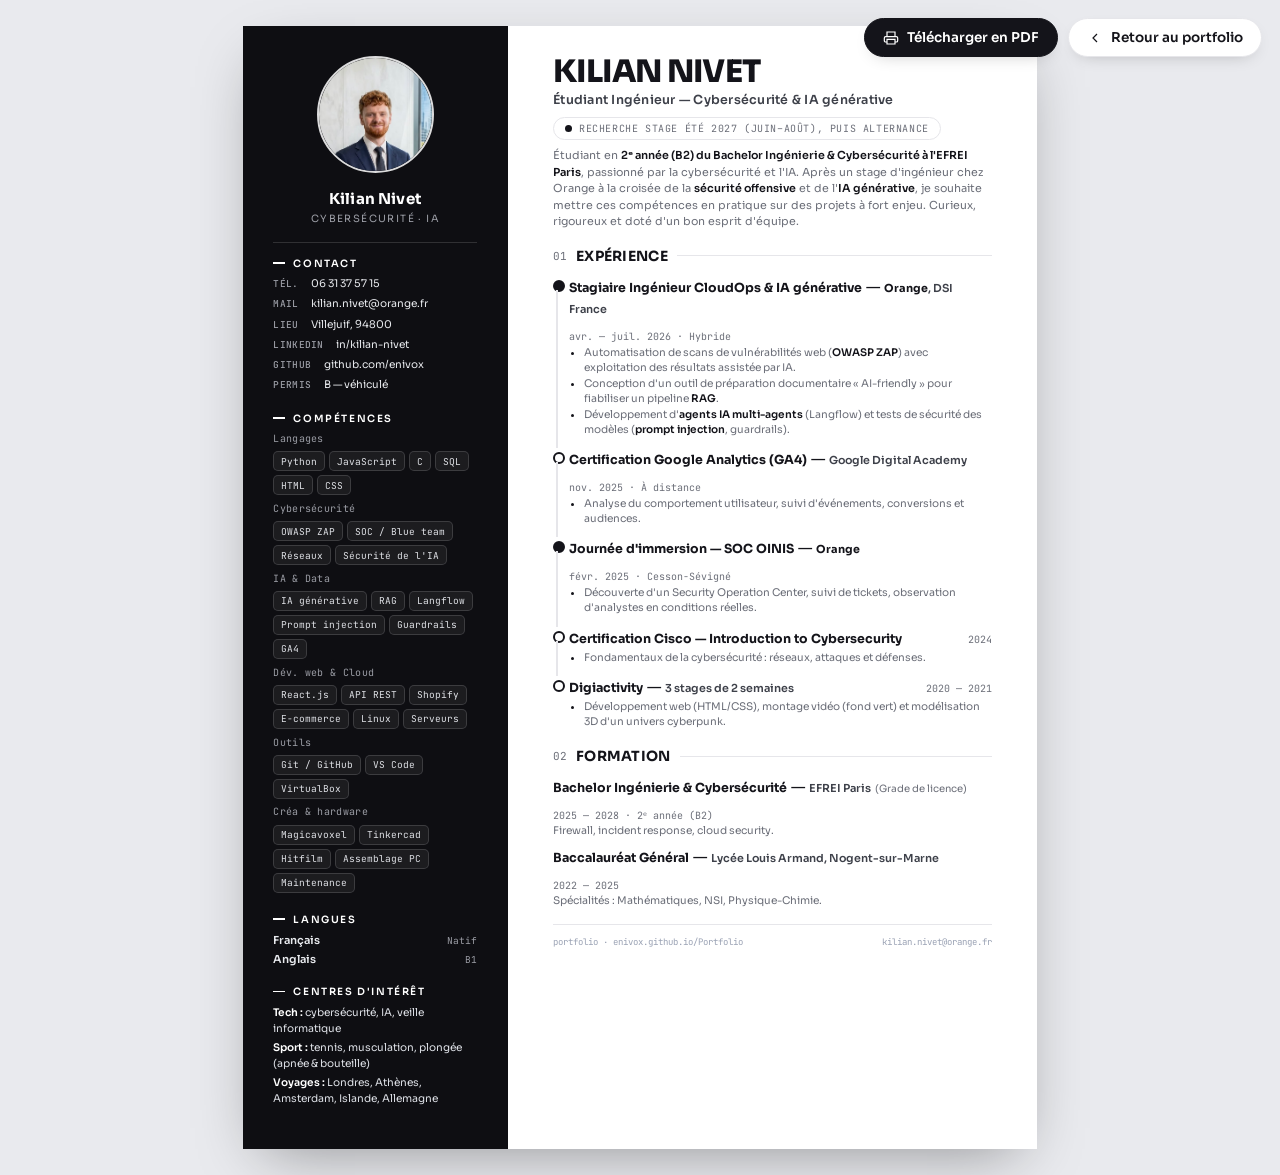
==== cv.html @ 3d5fa8a2 "Corrige anglais B1 (au lieu de B2) et ajoute l'Allemagne aux voyages (CV) Co-Authored-By: Claude Opu" ====
<!DOCTYPE html>
<html lang="fr">
<head>
<meta charset="UTF-8" />
<meta name="viewport" content="width=device-width, initial-scale=1.0" />
<title>CV — Kilian Nivet</title>
<link href="https://fonts.googleapis.com/css2?family=Sora:wght@300;400;500;600;700;800&family=JetBrains+Mono:wght@400;500&display=swap" rel="stylesheet">
<style>
  :root{
    --sidebar:#0E0E12;
    --sb-text:#ECEDF1;
    --sb-muted:#9B9DA5;
    --sb-line:rgba(255,255,255,.14);
    --ink:#14141A;
    --muted:#6C6F79;
    --org:#3E414A;
    --line:#E6E6EA;
  }
  *{box-sizing:border-box;margin:0;padding:0}
  html,body{background:#e9eaee;font-family:"Sora",system-ui,sans-serif;color:var(--ink)}
  .mono{font-family:"JetBrains Mono",monospace}

  .toolbar{position:fixed;top:18px;right:18px;z-index:50;display:flex;gap:10px}
  .toolbar button,.toolbar a{font-family:"Sora",sans-serif;font-size:13.5px;font-weight:600;cursor:pointer;border-radius:999px;padding:10px 18px;border:1px solid var(--line);background:#fff;color:var(--ink);display:inline-flex;align-items:center;gap:8px;text-decoration:none;box-shadow:0 6px 18px -10px rgba(0,0,0,.3);transition:.2s}
  .toolbar .primary{background:var(--ink);color:#fff;border-color:var(--ink)}
  .toolbar button:hover,.toolbar a:hover{transform:translateY(-1px)}
  .toolbar svg{width:16px;height:16px}

  .page{width:210mm;min-height:297mm;margin:26px auto;background:#fff;display:grid;grid-template-columns:70mm 1fr;box-shadow:0 20px 60px -20px rgba(0,0,0,.4);overflow:hidden}

  /* Sidebar */
  .side{background:var(--sidebar);color:#fff;padding:0 0 12mm}
  .side-top{padding:10mm 7mm 6mm;text-align:center;position:relative}
  .side-top::after{content:"";position:absolute;left:8mm;right:8mm;bottom:0;height:1px;background:var(--sb-line)}
  .avatar{width:34mm;height:34mm;border-radius:50%;object-fit:cover;border:2px solid rgba(255,255,255,.85);margin:0 auto;display:block}
  .side .name-mini{margin-top:4mm;font-weight:700;font-size:15px;letter-spacing:.01em}
  .side .role-mini{color:var(--sb-muted);font-size:10px;letter-spacing:.14em;text-transform:uppercase;margin-top:4px}

  .side-sec{padding:5mm 8mm 0}
  .side-h{font-size:10px;letter-spacing:.16em;color:#fff;text-transform:uppercase;font-weight:600;margin-bottom:3mm;display:flex;align-items:center;gap:8px}
  .side-h::before{content:"";width:12px;height:1.5px;background:#fff;display:inline-block}

  .contact-line{font-size:10.5px;color:#E7E9ED;margin-bottom:2.5mm;line-height:1.35;word-break:break-word}
  .contact-line b{color:var(--sb-muted);font-weight:500;font-family:"JetBrains Mono",monospace;font-size:9.5px;letter-spacing:.03em}
  .contact-line a{color:#E7E9ED;text-decoration:none}

  .skill-block{margin-bottom:2.8mm}
  .skill-block .lab{font-size:10px;color:var(--sb-muted);font-family:"JetBrains Mono",monospace;margin-bottom:1.6mm;letter-spacing:.03em}
  .tags{display:flex;flex-wrap:wrap;gap:4px}
  .tag{font-size:9.5px;background:rgba(255,255,255,.06);border:1px solid var(--sb-line);color:#DFE1E6;padding:2.5px 7px;border-radius:5px;font-family:"JetBrains Mono",monospace}

  .lang-row{display:flex;justify-content:space-between;align-items:center;font-size:11px;margin-bottom:2mm;color:#E7E9ED}
  .lang-row b{font-weight:600}
  .lang-row .lvl{font-family:"JetBrains Mono",monospace;font-size:9.5px;color:var(--sb-muted)}

  .interest{font-size:10.5px;color:#DDE0E6;line-height:1.45;margin-bottom:1.6mm}
  .interest b{color:#fff;font-weight:600}

  /* Main */
  .main{padding:11mm 12mm 11mm}
  .name{font-size:34px;font-weight:800;letter-spacing:-.02em;line-height:1;color:var(--ink)}
  .headline{font-size:12.5px;color:var(--org);font-weight:600;margin-top:5px;letter-spacing:.02em}
  .avail{display:inline-flex;align-items:center;gap:7px;margin-top:9px;font-size:10px;font-family:"JetBrains Mono",monospace;color:var(--muted);border:1px solid var(--line);border-radius:999px;padding:4px 11px;text-transform:uppercase;letter-spacing:.06em}
  .avail i{width:7px;height:7px;border-radius:50%;background:var(--ink);display:inline-block;font-style:normal}
  .profile{margin-top:9px;font-size:11px;color:var(--muted);line-height:1.6;max-width:62ch}
  .profile b{color:var(--ink);font-weight:600}

  .sec{margin-top:6.5mm}
  .sec-h{display:flex;align-items:center;gap:9px;margin-bottom:4mm}
  .sec-h .t{font-size:14px;font-weight:700;color:var(--ink);letter-spacing:.02em;text-transform:uppercase}
  .sec-h .rule{flex:1;height:1px;background:var(--line)}
  .sec-h .no{font-family:"JetBrains Mono",monospace;font-size:11px;color:var(--muted)}

  .item{position:relative;padding-left:16px;margin-bottom:4.4mm}
  .item::before{content:"";position:absolute;left:0;top:4px;width:8px;height:8px;border-radius:50%;border:2px solid var(--ink);background:#fff}
  .item.filled::before{background:var(--ink)}
  .item::after{content:"";position:absolute;left:3px;top:14px;bottom:-4.4mm;width:1.5px;background:var(--line)}
  .item:last-child::after{display:none}
  .item-head{display:flex;justify-content:space-between;align-items:baseline;gap:12px;flex-wrap:wrap}
  .item-title{font-size:12.5px;font-weight:700;color:var(--ink)}
  .item-org{font-size:11px;color:var(--org);font-weight:600}
  .item-org .o{color:var(--ink);font-weight:700}
  .item-date{font-family:"JetBrains Mono",monospace;font-size:10px;color:var(--muted);white-space:nowrap}
  .item ul{margin-top:3px;padding-left:15px}
  .item ul li{font-size:10.5px;color:var(--muted);line-height:1.5;margin-bottom:1.5px}
  .item ul li::marker{color:var(--ink)}
  .item ul li b{color:var(--ink);font-weight:600}

  .edu-item{margin-bottom:3mm}
  .edu-item .item-head{margin-bottom:2px}
  .edu-item .desc{font-size:10.5px;color:var(--muted)}

  .foot-note{margin-top:6mm;padding-top:4mm;border-top:1px solid var(--line);font-family:"JetBrains Mono",monospace;font-size:9px;color:#9aa2b4;display:flex;justify-content:space-between}

  @media print{
    @page{size:A4;margin:0}
    html,body{background:#fff}
    .toolbar{display:none}
    .page{margin:0;box-shadow:none;width:210mm;min-height:auto;height:297mm;grid-template-columns:70mm 1fr;overflow:hidden}
    .side{height:297mm}
    *{-webkit-print-color-adjust:exact;print-color-adjust:exact}
  }
  @media screen and (max-width:820px){
    .toolbar{position:static;justify-content:center;padding:14px;flex-wrap:wrap}
    .page{width:100%;grid-template-columns:1fr;margin:0}
  }

  /* --- compactage pour tenir sur une seule page A4 --- */
  .main{padding:8mm 12mm}
  .name{font-size:31px}
  .profile{margin-top:7px;line-height:1.5}
  .sec{margin-top:4.5mm}
  .sec-h{margin-bottom:3mm}
  .item{margin-bottom:2.8mm}
  .item::after{bottom:-2.8mm}
  .item ul li{line-height:1.42;margin-bottom:1px}
  .edu-item{margin-bottom:2.2mm}
  .foot-note{margin-top:4.5mm;padding-top:3mm}
  /* barre latérale resserrée */
  .side-top{padding:8mm 7mm 5mm}
  .avatar{width:31mm;height:31mm}
  .side{padding-bottom:8mm}
  .side-sec{padding-top:3.5mm}
  .side-h{margin-bottom:2mm}
  .contact-line{margin-bottom:1.6mm}
  .skill-block{margin-bottom:1.8mm}
  .lang-row{margin-bottom:1.4mm}
  .interest{margin-bottom:1.2mm}
</style>
</head>
<body>

<div class="toolbar no-print">
  <button class="primary" onclick="window.print()">
    <svg viewBox="0 0 24 24" fill="none" stroke="currentColor" stroke-width="1.8"><path d="M6 9V3h12v6M6 18H4a2 2 0 01-2-2v-4a2 2 0 012-2h16a2 2 0 012 2v4a2 2 0 01-2 2h-2M6 14h12v7H6z"/></svg>
    Télécharger en PDF
  </button>
  <a href="index.html">
    <svg viewBox="0 0 24 24" fill="none" stroke="currentColor" stroke-width="1.8"><path d="M15 18l-6-6 6-6"/></svg>
    Retour au portfolio
  </a>
</div>

<div class="page">
  <aside class="side">
    <div class="side-top">
      <img class="avatar" src="PPCARRER.png" alt="Kilian Nivet">
      <div class="name-mini">Kilian Nivet</div>
      <div class="role-mini">Cybersécurité · IA</div>
    </div>

    <div class="side-sec">
      <div class="side-h">Contact</div>
      <div class="contact-line"><b>TÉL.&nbsp;&nbsp;</b>06 31 37 57 15</div>
      <div class="contact-line"><b>MAIL&nbsp;&nbsp;</b><a href="mailto:kilian.nivet@orange.fr">kilian.nivet@orange.fr</a></div>
      <div class="contact-line"><b>LIEU&nbsp;&nbsp;</b>Villejuif, 94800</div>
      <div class="contact-line"><b>LINKEDIN&nbsp;&nbsp;</b><a href="https://www.linkedin.com/in/kilian-nivet-889594388/">in/kilian-nivet</a></div>
      <div class="contact-line"><b>GITHUB&nbsp;&nbsp;</b><a href="https://github.com/enivox">github.com/enivox</a></div>
      <div class="contact-line"><b>PERMIS&nbsp;&nbsp;</b>B — véhiculé</div>
    </div>

    <div class="side-sec">
      <div class="side-h">Compétences</div>
      <div class="skill-block"><div class="lab">Langages</div><div class="tags"><span class="tag">Python</span><span class="tag">JavaScript</span><span class="tag">C</span><span class="tag">SQL</span><span class="tag">HTML</span><span class="tag">CSS</span></div></div>
      <div class="skill-block"><div class="lab">Cybersécurité</div><div class="tags"><span class="tag">OWASP ZAP</span><span class="tag">SOC / Blue team</span><span class="tag">Réseaux</span><span class="tag">Sécurité de l'IA</span></div></div>
      <div class="skill-block"><div class="lab">IA &amp; Data</div><div class="tags"><span class="tag">IA générative</span><span class="tag">RAG</span><span class="tag">Langflow</span><span class="tag">Prompt injection</span><span class="tag">Guardrails</span><span class="tag">GA4</span></div></div>
      <div class="skill-block"><div class="lab">Dév. web &amp; Cloud</div><div class="tags"><span class="tag">React.js</span><span class="tag">API REST</span><span class="tag">Shopify</span><span class="tag">E-commerce</span><span class="tag">Linux</span><span class="tag">Serveurs</span></div></div>
      <div class="skill-block"><div class="lab">Outils</div><div class="tags"><span class="tag">Git / GitHub</span><span class="tag">VS Code</span><span class="tag">VirtualBox</span></div></div>
      <div class="skill-block"><div class="lab">Créa &amp; hardware</div><div class="tags"><span class="tag">Magicavoxel</span><span class="tag">Tinkercad</span><span class="tag">Hitfilm</span><span class="tag">Assemblage PC</span><span class="tag">Maintenance</span></div></div>
    </div>

    <div class="side-sec">
      <div class="side-h">Langues</div>
      <div class="lang-row"><b>Français</b><span class="lvl">Natif</span></div>
      <div class="lang-row"><b>Anglais</b><span class="lvl">B1</span></div>
    </div>

    <div class="side-sec">
      <div class="side-h">Centres d'intérêt</div>
      <div class="interest"><b>Tech :</b> cybersécurité, IA, veille informatique</div>
      <div class="interest"><b>Sport :</b> tennis, musculation, plongée (apnée &amp; bouteille)</div>
      <div class="interest"><b>Voyages :</b> Londres, Athènes, Amsterdam, Islande, Allemagne</div>
    </div>
  </aside>

  <main class="main">
    <div class="name">KILIAN NIVET</div>
    <div class="headline">Étudiant Ingénieur — Cybersécurité &amp; IA générative</div>
    <div class="avail"><i></i>Recherche stage été 2027 (juin–août), puis alternance</div>
    <p class="profile">Étudiant en <b>2ᵉ année (B2) du Bachelor Ingénierie &amp; Cybersécurité à l'EFREI Paris</b>, passionné par la cybersécurité et l'IA. Après un stage d'ingénieur chez Orange à la croisée de la <b>sécurité offensive</b> et de l'<b>IA générative</b>, je souhaite mettre ces compétences en pratique sur des projets à fort enjeu. Curieux, rigoureux et doté d'un bon esprit d'équipe.</p>

    <section class="sec">
      <div class="sec-h"><span class="no">01</span><span class="t">Expérience</span><span class="rule"></span></div>

      <div class="item filled">
        <div class="item-head">
          <div><span class="item-title">Stagiaire Ingénieur CloudOps &amp; IA générative</span> — <span class="item-org"><span class="o">Orange</span>, DSI France</span></div>
          <span class="item-date">avr. — juil. 2026 · Hybride</span>
        </div>
        <ul>
          <li>Automatisation de scans de vulnérabilités web (<b>OWASP ZAP</b>) avec exploitation des résultats assistée par IA.</li>
          <li>Conception d'un outil de préparation documentaire « AI-friendly » pour fiabiliser un pipeline <b>RAG</b>.</li>
          <li>Développement d'<b>agents IA multi-agents</b> (Langflow) et tests de sécurité des modèles (<b>prompt injection</b>, guardrails).</li>
        </ul>
      </div>

      <div class="item">
        <div class="item-head">
          <div><span class="item-title">Certification Google Analytics (GA4)</span> — <span class="item-org">Google Digital Academy</span></div>
          <span class="item-date">nov. 2025 · À distance</span>
        </div>
        <ul><li>Analyse du comportement utilisateur, suivi d'événements, conversions et audiences.</li></ul>
      </div>

      <div class="item filled">
        <div class="item-head">
          <div><span class="item-title">Journée d'immersion — SOC OINIS</span> — <span class="item-org"><span class="o">Orange</span></span></div>
          <span class="item-date">févr. 2025 · Cesson-Sévigné</span>
        </div>
        <ul><li>Découverte d'un Security Operation Center, suivi de tickets, observation d'analystes en conditions réelles.</li></ul>
      </div>

      <div class="item">
        <div class="item-head">
          <div><span class="item-title">Certification Cisco — Introduction to Cybersecurity</span></div>
          <span class="item-date">2024</span>
        </div>
        <ul><li>Fondamentaux de la cybersécurité : réseaux, attaques et défenses.</li></ul>
      </div>

      <div class="item">
        <div class="item-head">
          <div><span class="item-title">Digiactivity</span> — <span class="item-org">3 stages de 2 semaines</span></div>
          <span class="item-date">2020 — 2021</span>
        </div>
        <ul><li>Développement web (HTML/CSS), montage vidéo (fond vert) et modélisation 3D d'un univers cyberpunk.</li></ul>
      </div>
    </section>

    <section class="sec">
      <div class="sec-h"><span class="no">02</span><span class="t">Formation</span><span class="rule"></span></div>
      <div class="edu-item">
        <div class="item-head">
          <div><span class="item-title">Bachelor Ingénierie &amp; Cybersécurité</span> — <span class="item-org">EFREI Paris</span> <span style="font-size:10px;color:var(--muted)">(Grade de licence)</span></div>
          <span class="item-date">2025 — 2028 · 2ᵉ année (B2)</span>
        </div>
        <div class="desc">Firewall, incident response, cloud security.</div>
      </div>
      <div class="edu-item">
        <div class="item-head">
          <div><span class="item-title">Baccalauréat Général</span> — <span class="item-org">Lycée Louis Armand, Nogent-sur-Marne</span></div>
          <span class="item-date">2022 — 2025</span>
        </div>
        <div class="desc">Spécialités : Mathématiques, NSI, Physique-Chimie.</div>
      </div>
    </section>

    <div class="foot-note">
      <span>portfolio · enivox.github.io/Portfolio</span>
      <span>kilian.nivet@orange.fr</span>
    </div>
  </main>
</div>
</body>
</html>
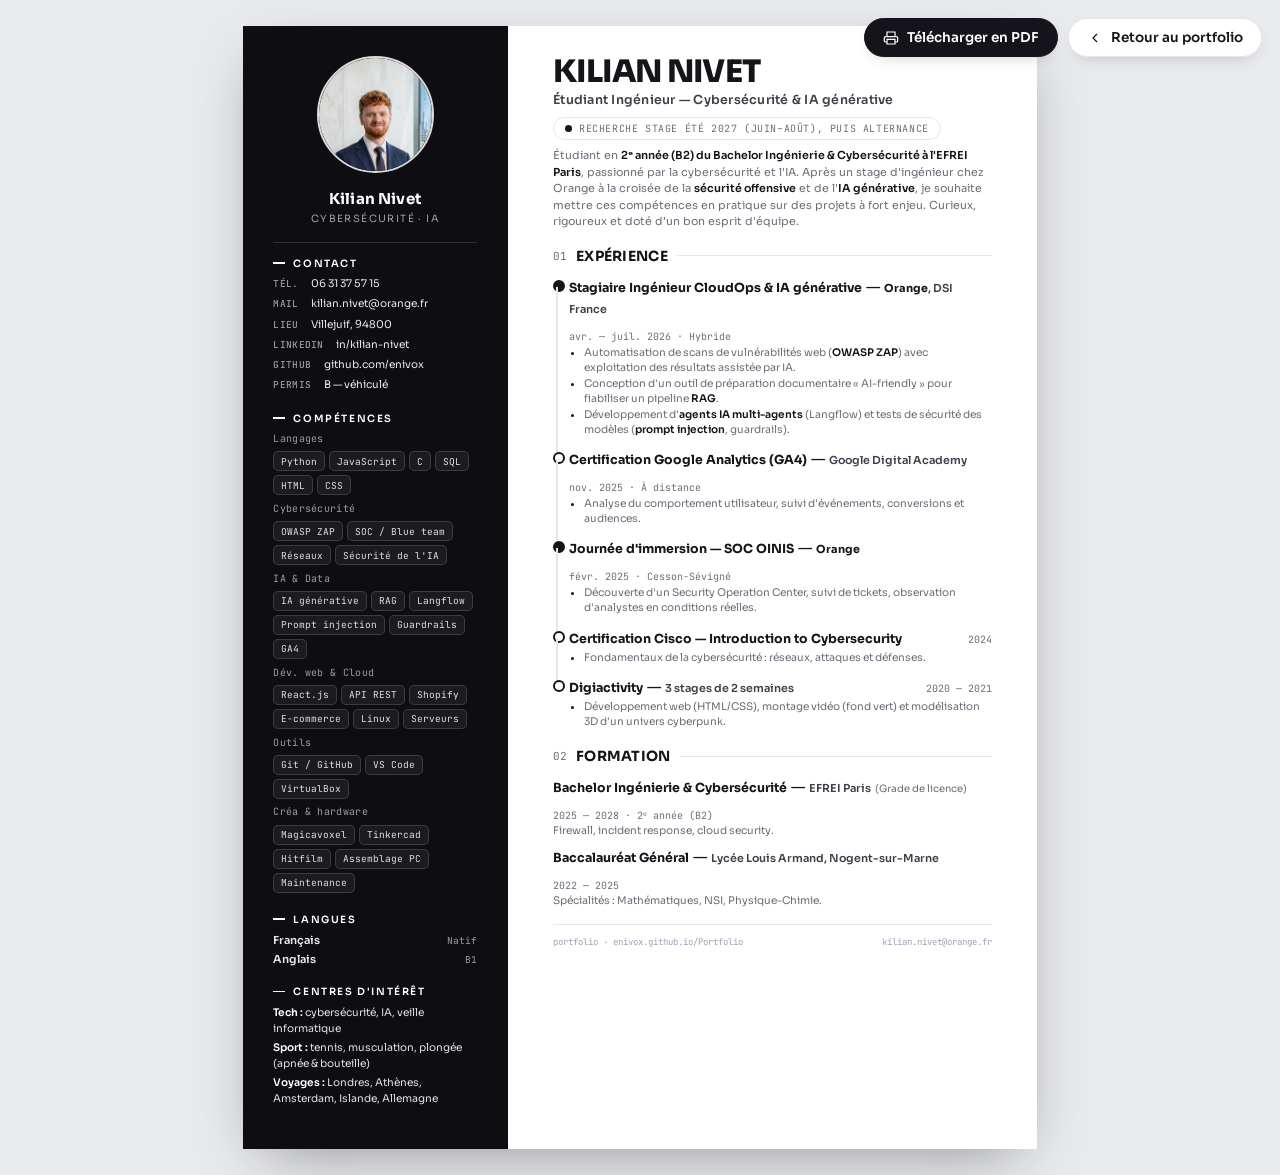
==== commit 88f6dddb: "CV : frise d'experience plus nette (trait centre sur les pastilles, sans trou) - .item::after centre" ====
--- a/cv.html
+++ b/cv.html
@@ -112,7 +112,7 @@
   .sec{margin-top:4.5mm}
   .sec-h{margin-bottom:3mm}
   .item{margin-bottom:2.8mm}
-  .item::after{bottom:-2.8mm}
+  .item::after{left:3.25px;top:11px;bottom:calc(-2.8mm - 8px)}
   .item ul li{line-height:1.42;margin-bottom:1px}
   .edu-item{margin-bottom:2.2mm}
   .foot-note{margin-top:4.5mm;padding-top:3mm}
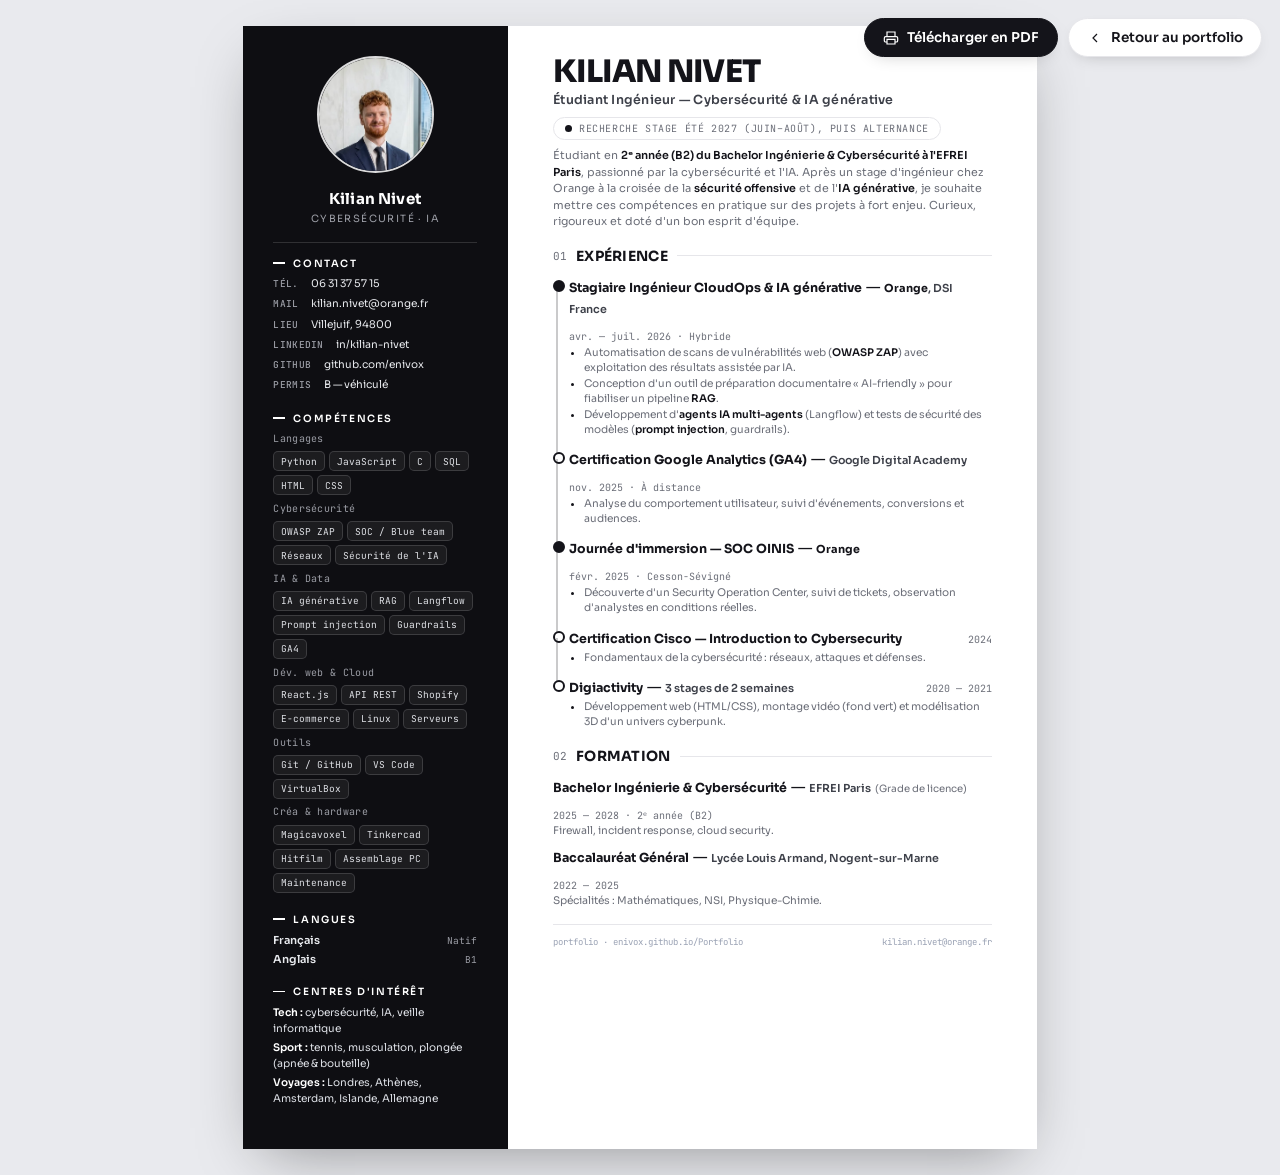
==== commit 0f94473e: "CV : trait de frise plus visible (gris trop clair -> rgba(14,14,18,.22)) Le trait etait geometriquem" ====
--- a/cv.html
+++ b/cv.html
@@ -112,7 +112,7 @@
   .sec{margin-top:4.5mm}
   .sec-h{margin-bottom:3mm}
   .item{margin-bottom:2.8mm}
-  .item::after{left:3.25px;top:11px;bottom:calc(-2.8mm - 8px)}
+  .item::after{left:3.25px;top:11px;bottom:calc(-2.8mm - 8px);background:rgba(14,14,18,.22)}
   .item ul li{line-height:1.42;margin-bottom:1px}
   .edu-item{margin-bottom:2.2mm}
   .foot-note{margin-top:4.5mm;padding-top:3mm}
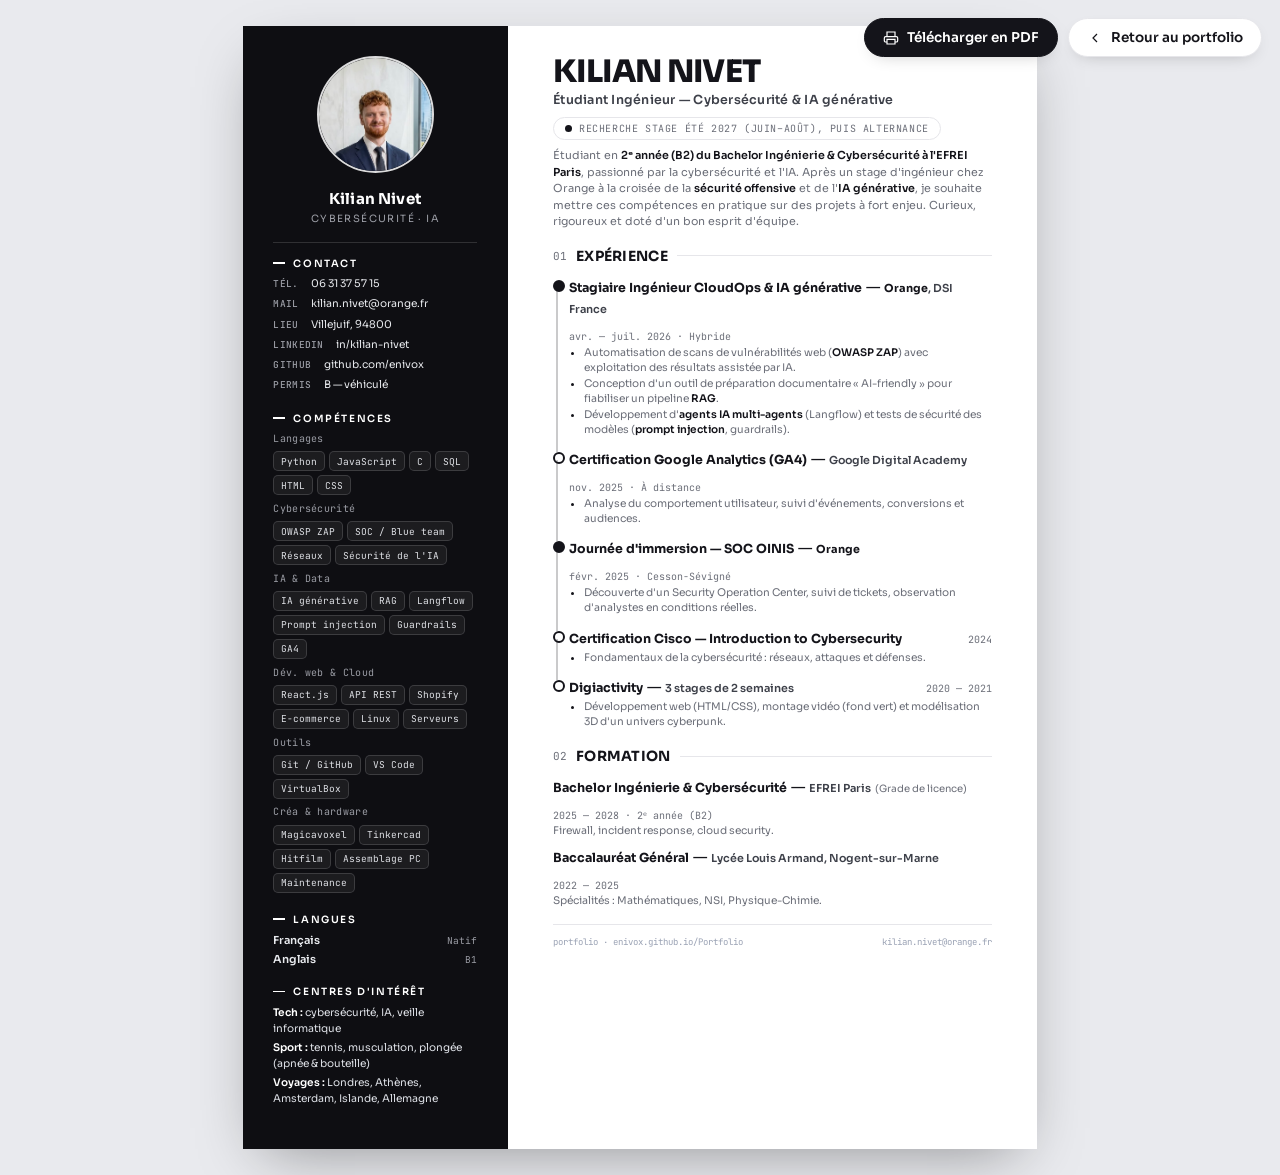
==== commit 0e47b68d: "CV : le trait de frise ne traverse plus l'interieur des cercles vides Trait desormais du bas d'une p" ====
--- a/cv.html
+++ b/cv.html
@@ -112,7 +112,7 @@
   .sec{margin-top:4.5mm}
   .sec-h{margin-bottom:3mm}
   .item{margin-bottom:2.8mm}
-  .item::after{left:3.25px;top:11px;bottom:calc(-2.8mm - 8px);background:rgba(14,14,18,.22)}
+  .item::after{left:3.25px;top:12px;bottom:calc(-2.8mm - 4px);background:rgba(14,14,18,.22)}
   .item ul li{line-height:1.42;margin-bottom:1px}
   .edu-item{margin-bottom:2.2mm}
   .foot-note{margin-top:4.5mm;padding-top:3mm}
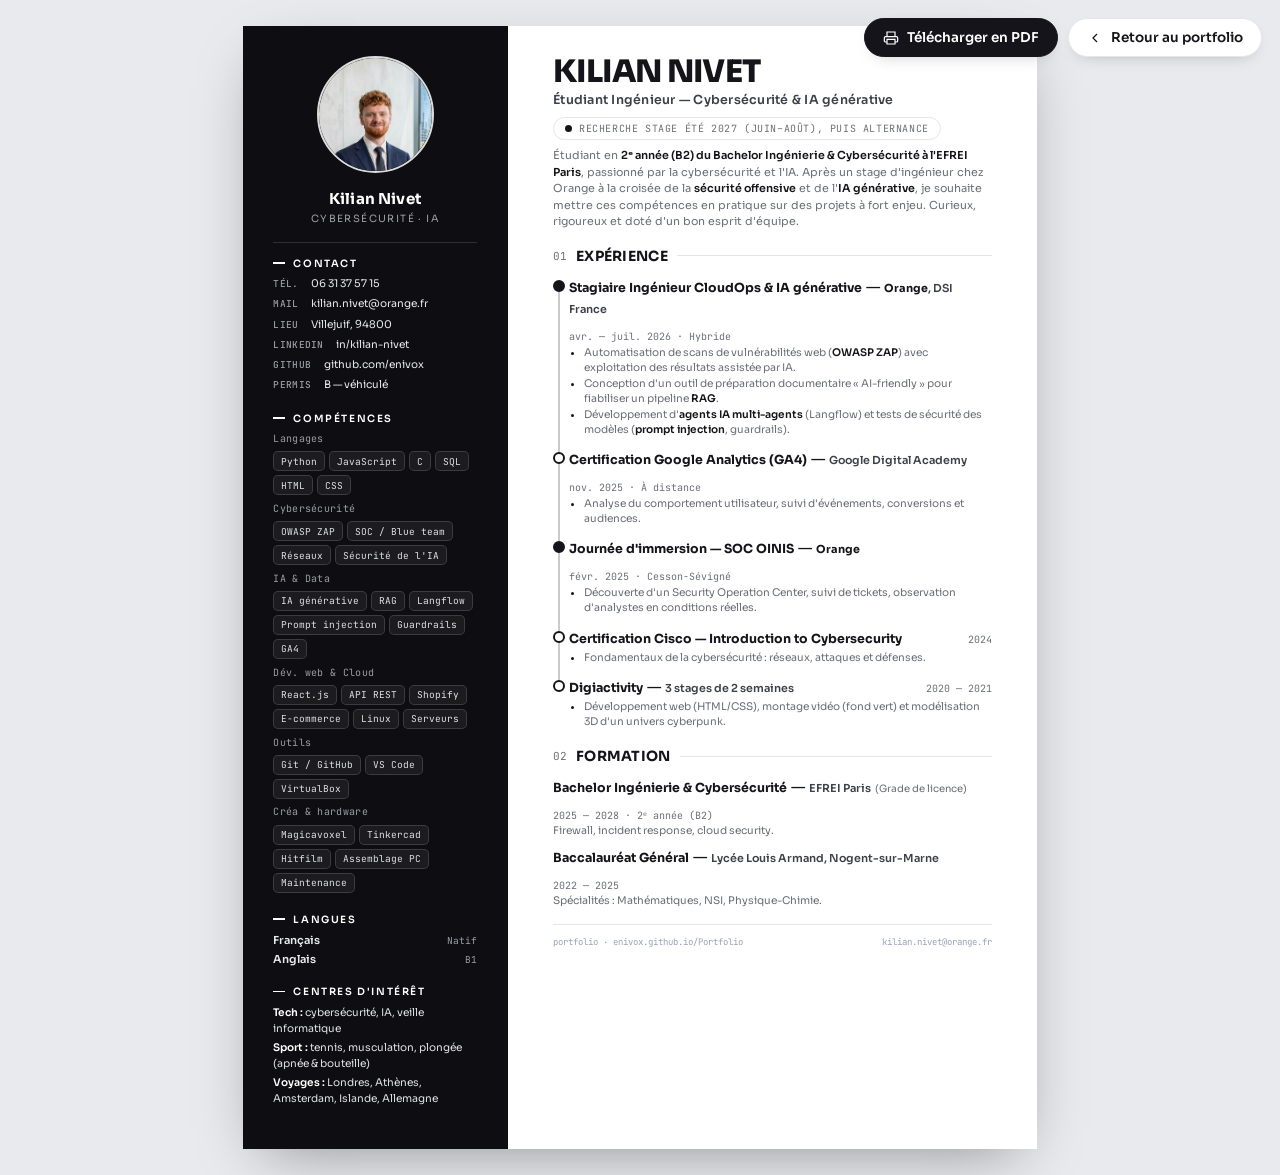
==== commit 538766cc: "CV : frise enfin propre - trait centre sur les pastilles (content-box) La pastille ::before est en c" ====
--- a/cv.html
+++ b/cv.html
@@ -112,7 +112,7 @@
   .sec{margin-top:4.5mm}
   .sec-h{margin-bottom:3mm}
   .item{margin-bottom:2.8mm}
-  .item::after{left:3.25px;top:12px;bottom:calc(-2.8mm - 4px);background:rgba(14,14,18,.22)}
+  .item::after{left:5.25px;top:15px;bottom:calc(-2.8mm - 4px);background:rgba(14,14,18,.22)}
   .item ul li{line-height:1.42;margin-bottom:1px}
   .edu-item{margin-bottom:2.2mm}
   .foot-note{margin-top:4.5mm;padding-top:3mm}
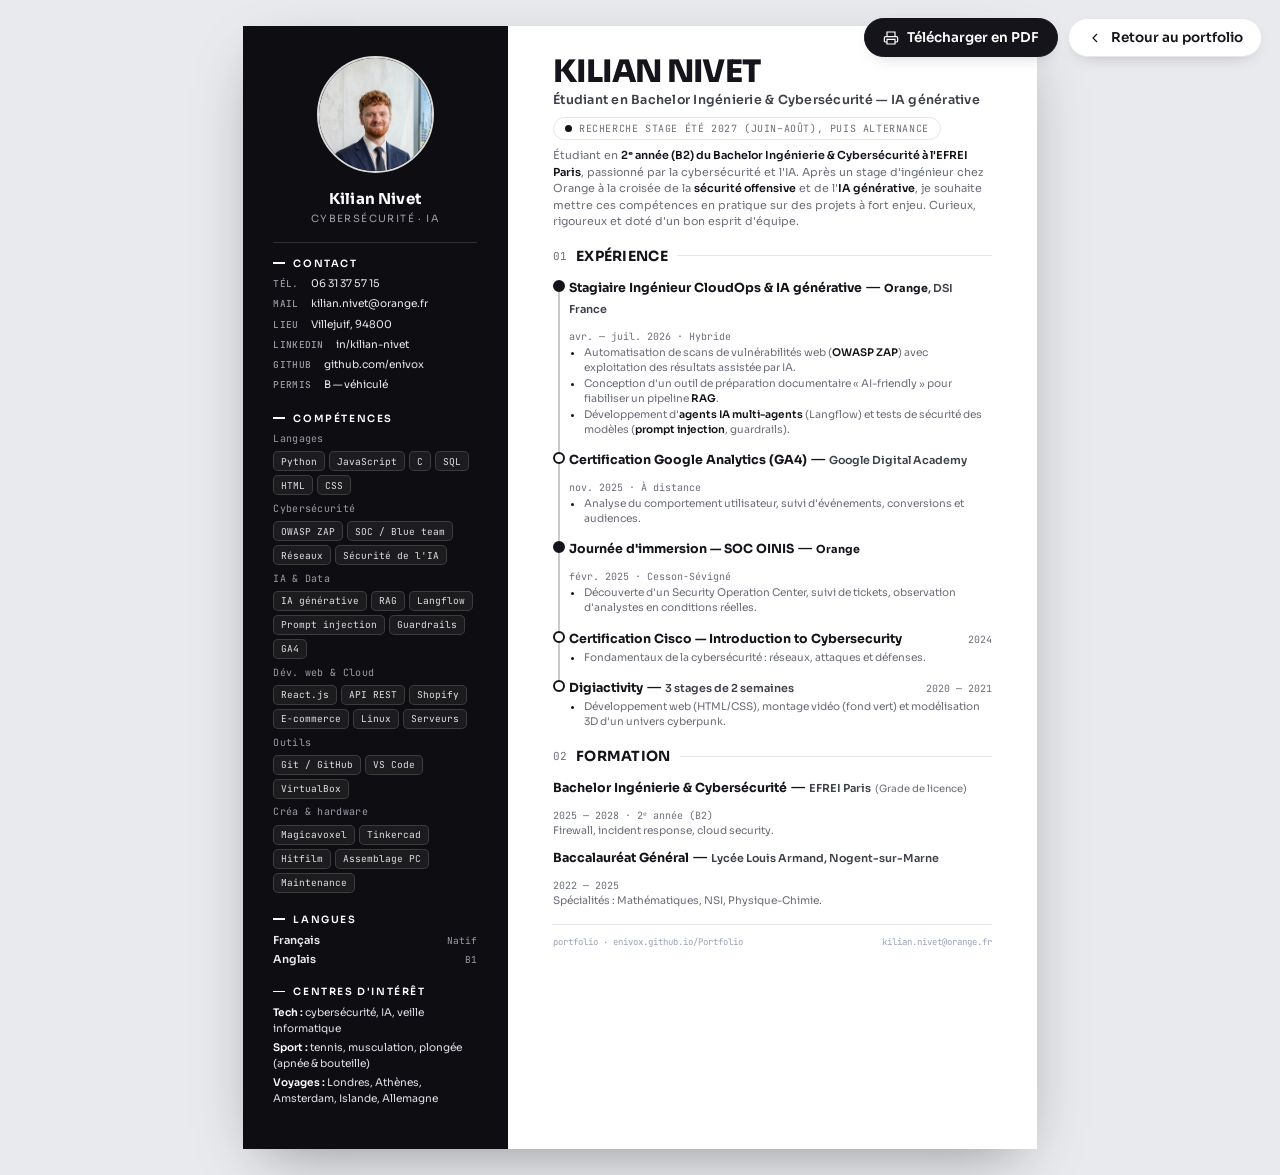
==== commit 54d559b1: "Remplace "Etudiant Ingenieur" par "Etudiant en Bachelor Ingenierie & Cybersecurite" Plus exact (Bach" ====
--- a/cv.html
+++ b/cv.html
@@ -185,7 +185,7 @@
 
   <main class="main">
     <div class="name">KILIAN NIVET</div>
-    <div class="headline">Étudiant Ingénieur — Cybersécurité &amp; IA générative</div>
+    <div class="headline">Étudiant en Bachelor Ingénierie &amp; Cybersécurité — IA générative</div>
     <div class="avail"><i></i>Recherche stage été 2027 (juin–août), puis alternance</div>
     <p class="profile">Étudiant en <b>2ᵉ année (B2) du Bachelor Ingénierie &amp; Cybersécurité à l'EFREI Paris</b>, passionné par la cybersécurité et l'IA. Après un stage d'ingénieur chez Orange à la croisée de la <b>sécurité offensive</b> et de l'<b>IA générative</b>, je souhaite mettre ces compétences en pratique sur des projets à fort enjeu. Curieux, rigoureux et doté d'un bon esprit d'équipe.</p>
 
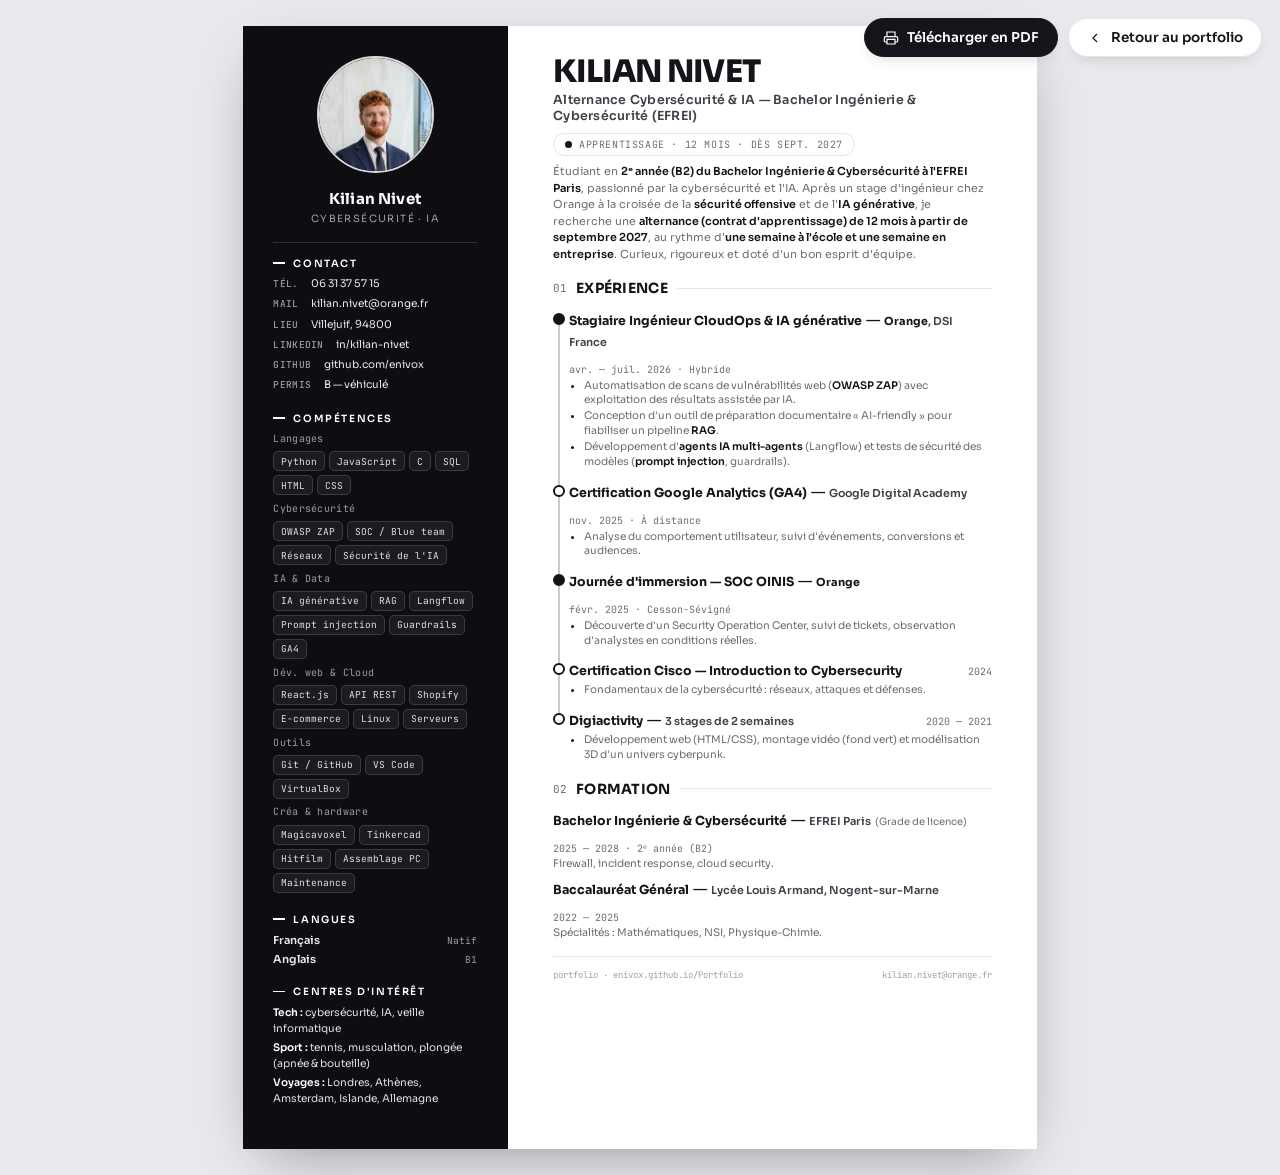
==== commit 752a93d5: "CV et portfolio : recherche d'alternance (stage ete 2027 trouve) - Titre du CV : poste vise + type d" ====
--- a/cv.html
+++ b/cv.html
@@ -185,9 +185,9 @@
 
   <main class="main">
     <div class="name">KILIAN NIVET</div>
-    <div class="headline">Étudiant en Bachelor Ingénierie &amp; Cybersécurité — IA générative</div>
-    <div class="avail"><i></i>Recherche stage été 2027 (juin–août), puis alternance</div>
-    <p class="profile">Étudiant en <b>2ᵉ année (B2) du Bachelor Ingénierie &amp; Cybersécurité à l'EFREI Paris</b>, passionné par la cybersécurité et l'IA. Après un stage d'ingénieur chez Orange à la croisée de la <b>sécurité offensive</b> et de l'<b>IA générative</b>, je souhaite mettre ces compétences en pratique sur des projets à fort enjeu. Curieux, rigoureux et doté d'un bon esprit d'équipe.</p>
+    <div class="headline">Alternance Cybersécurité &amp; IA — Bachelor Ingénierie &amp; Cybersécurité (EFREI)</div>
+    <div class="avail"><i></i>Apprentissage · 12 mois · dès sept. 2027</div>
+    <p class="profile">Étudiant en <b>2ᵉ année (B2) du Bachelor Ingénierie &amp; Cybersécurité à l'EFREI Paris</b>, passionné par la cybersécurité et l'IA. Après un stage d'ingénieur chez Orange à la croisée de la <b>sécurité offensive</b> et de l'<b>IA générative</b>, je recherche une <b>alternance (contrat d'apprentissage) de 12 mois à partir de septembre 2027</b>, au rythme d'<b>une semaine à l'école et une semaine en entreprise</b>. Curieux, rigoureux et doté d'un bon esprit d'équipe.</p>
 
     <section class="sec">
       <div class="sec-h"><span class="no">01</span><span class="t">Expérience</span><span class="rule"></span></div>
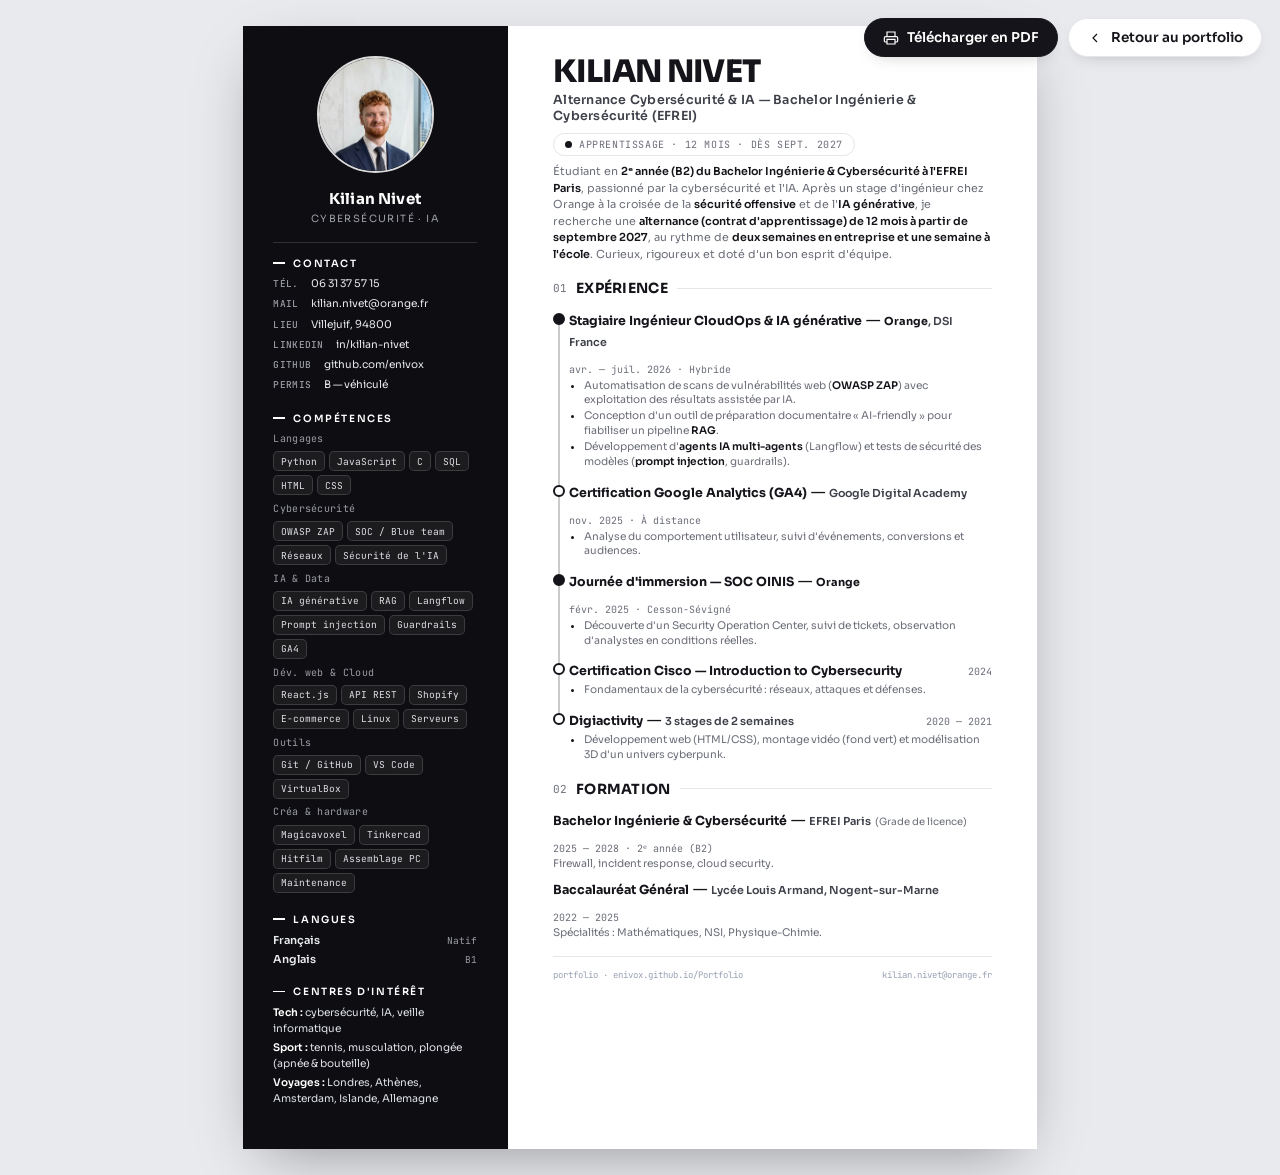
==== commit 00dbda27: "Rythme d'alternance : 2 semaines entreprise / 1 semaine ecole Co-Authored-By: Claude Opus 5.5 <norep" ====
--- a/cv.html
+++ b/cv.html
@@ -187,7 +187,7 @@
     <div class="name">KILIAN NIVET</div>
     <div class="headline">Alternance Cybersécurité &amp; IA — Bachelor Ingénierie &amp; Cybersécurité (EFREI)</div>
     <div class="avail"><i></i>Apprentissage · 12 mois · dès sept. 2027</div>
-    <p class="profile">Étudiant en <b>2ᵉ année (B2) du Bachelor Ingénierie &amp; Cybersécurité à l'EFREI Paris</b>, passionné par la cybersécurité et l'IA. Après un stage d'ingénieur chez Orange à la croisée de la <b>sécurité offensive</b> et de l'<b>IA générative</b>, je recherche une <b>alternance (contrat d'apprentissage) de 12 mois à partir de septembre 2027</b>, au rythme d'<b>une semaine à l'école et une semaine en entreprise</b>. Curieux, rigoureux et doté d'un bon esprit d'équipe.</p>
+    <p class="profile">Étudiant en <b>2ᵉ année (B2) du Bachelor Ingénierie &amp; Cybersécurité à l'EFREI Paris</b>, passionné par la cybersécurité et l'IA. Après un stage d'ingénieur chez Orange à la croisée de la <b>sécurité offensive</b> et de l'<b>IA générative</b>, je recherche une <b>alternance (contrat d'apprentissage) de 12 mois à partir de septembre 2027</b>, au rythme de <b>deux semaines en entreprise et une semaine à l'école</b>. Curieux, rigoureux et doté d'un bon esprit d'équipe.</p>
 
     <section class="sec">
       <div class="sec-h"><span class="no">01</span><span class="t">Expérience</span><span class="rule"></span></div>
